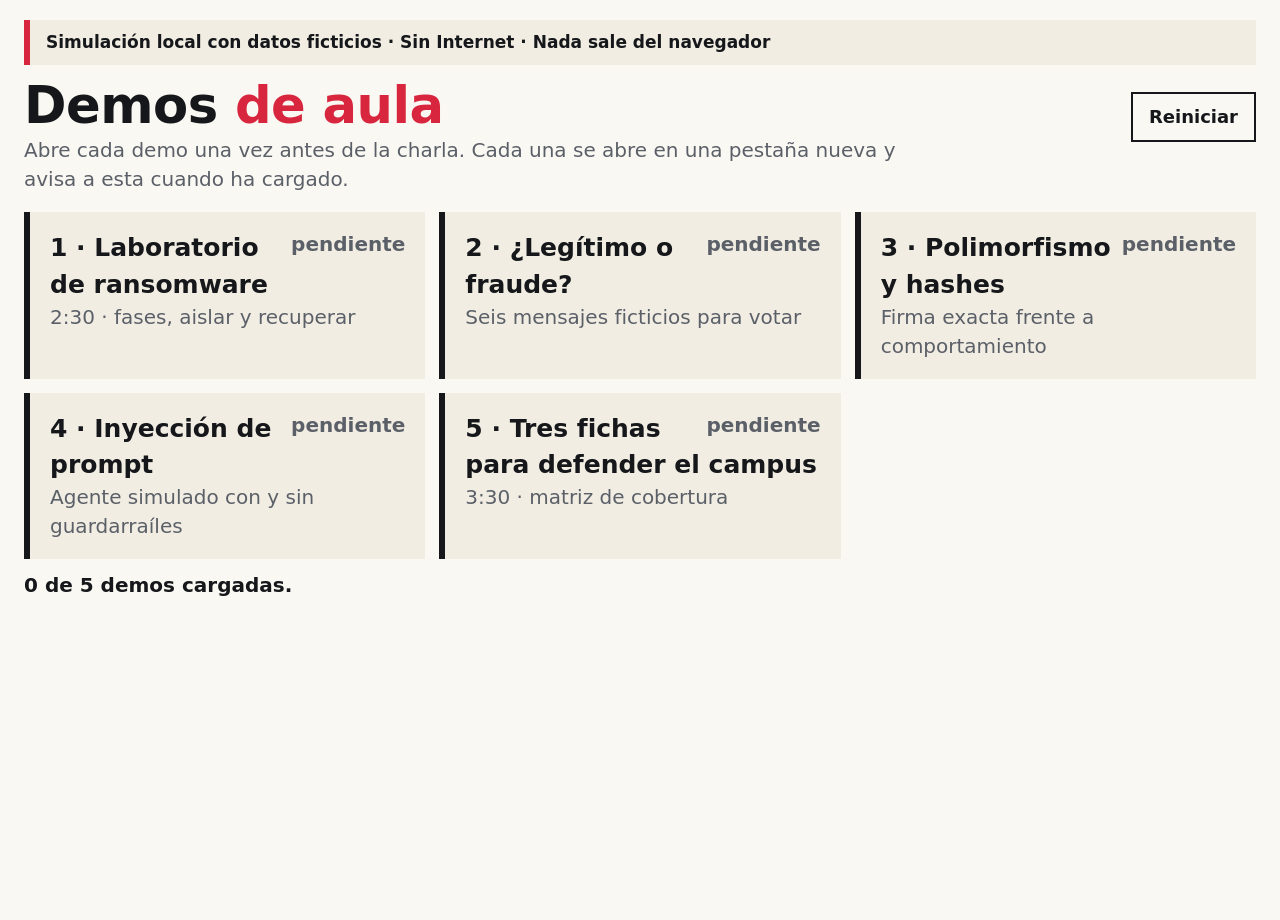
==== demos/index.html @ abf0261a "Publica el material de la charla: página para asistentes, demos y presentación" ====
<!doctype html>
<html lang="es">
<head>
<meta charset="utf-8">
<meta name="viewport" content="width=device-width, initial-scale=1">
<title>Demos · Ciberdelito 3.0</title>
<link rel="stylesheet" href="comun.css">
<style>
  .lista { display: grid; gap: 14px; grid-template-columns: repeat(auto-fit, minmax(340px, 1fr)); }
  .demo { display: block; padding: 18px 20px; background: var(--suave); color: inherit; text-decoration: none; border-left: 6px solid var(--tinta); }
  .demo:hover, .demo:focus-visible { border-left-color: var(--rojo); }
  .demo strong { display: block; font-size: 1.25rem; }
  .demo span { color: var(--tinta2); }
  .demo .luz { float: right; font-weight: 800; color: var(--tinta2); }
  .demo.vista .luz { color: #1F6F3F; }
</style>
</head>
<body data-demo="index">
<div class="contenedor">
  <div class="aviso">Simulación local con datos ficticios · Sin Internet · Nada sale del navegador</div>
  <header class="cabecera">
    <div><h1 class="titulo">Demos <em>de aula</em></h1><p class="sub">Abre cada demo una vez antes de la charla. Cada una se abre en una pestaña nueva y avisa a esta cuando ha cargado.</p></div>
    <button class="boton fantasma" id="reiniciar">Reiniciar</button>
  </header>
  <nav class="lista" aria-label="Demos">
    <a class="demo" target="_blank" href="ransomware.html" data-k="ransomware"><span class="luz">pendiente</span><strong>1 · Laboratorio de ransomware</strong><span>2:30 · fases, aislar y recuperar</span></a>
    <a class="demo" target="_blank" href="phishing.html" data-k="phishing"><span class="luz">pendiente</span><strong>2 · ¿Legítimo o fraude?</strong><span>Seis mensajes ficticios para votar</span></a>
    <a class="demo" target="_blank" href="polimorfismo.html" data-k="polimorfismo"><span class="luz">pendiente</span><strong>3 · Polimorfismo y hashes</strong><span>Firma exacta frente a comportamiento</span></a>
    <a class="demo" target="_blank" href="inyeccion.html" data-k="inyeccion"><span class="luz">pendiente</span><strong>4 · Inyección de prompt</strong><span>Agente simulado con y sin guardarraíles</span></a>
    <a class="demo" target="_blank" href="defensa.html" data-k="defensa"><span class="luz">pendiente</span><strong>5 · Tres fichas para defender el campus</strong><span>3:30 · matriz de cobertura</span></a>
  </nav>
  <p id="estado" aria-live="polite"></p>
</div>
<script>
"use strict";
// Cada demo se abre en una pestaña nueva y, al terminar de cargar, envía un mensaje
// a esta pestaña (window.opener.postMessage). La luz «cargada» solo se enciende con ese aviso.
const enlaces = [...document.querySelectorAll(".demo")];
const estado = document.querySelector("#estado");
function luz(k, texto, clase) { const a = enlaces.find((e) => e.dataset.k === k); if (!a) return; a.classList.toggle("vista", clase); a.querySelector(".luz").textContent = texto; actualizar(); }
enlaces.forEach((a) => a.addEventListener("click", () => { if (!a.classList.contains("vista")) luz(a.dataset.k, "abierta…", false); }));
window.addEventListener("message", (e) => { if (e.data && typeof e.data.demo === "string") luz(e.data.demo, "cargada", true); });
document.querySelector("#reiniciar").addEventListener("click", () => { enlaces.forEach((a) => luz(a.dataset.k, "pendiente", false)); });
function actualizar() { const n = enlaces.filter((a) => a.classList.contains("vista")).length; estado.textContent = n === enlaces.length ? "Las cinco demos han cargado." : `${n} de ${enlaces.length} demos cargadas.`; }
actualizar();
document.body.dataset.ready = "1";
</script>
</body>
</html>
---- demos/comun.css ----
:root {
  color-scheme: light;
  --papel: #FAF8F3; --tinta: #15171A; --tinta2: #5B6068; --regla: #D9D4C8; --rojo: #D7263D; --suave: #F1EDE3;
}
* { box-sizing: border-box; }
html { font-size: 20px; }
body { margin: 0; min-height: 100vh; background: var(--papel); color: var(--tinta); font-family: "Noto Sans", system-ui, sans-serif; line-height: 1.45; }
.contenedor { width: min(1240px, calc(100% - 48px)); margin: 0 auto; padding-bottom: 48px; }
.aviso { display: flex; gap: 12px; align-items: center; margin: 20px 0 8px; padding: 10px 16px; background: var(--suave); border-left: 6px solid var(--rojo); font-weight: 700; font-size: .85rem; }
.cabecera { display: flex; flex-wrap: wrap; align-items: baseline; justify-content: space-between; gap: 12px; margin: 14px 0 18px; }
.titulo { margin: 0; font-size: clamp(1.8rem, 4vw, 2.6rem); font-weight: 900; line-height: 1.05; letter-spacing: -.01em; }
.titulo em { font-style: normal; color: var(--rojo); }
.sub { margin: 4px 0 0; color: var(--tinta2); max-width: 44rem; }
.etiqueta { display: inline-block; font-size: .7rem; font-weight: 800; letter-spacing: .12em; text-transform: uppercase; color: var(--tinta2); }
.etiqueta.rojo { color: var(--rojo); }
.panel { background: var(--suave); padding: 20px 22px; }
.fila { display: grid; gap: 18px; grid-template-columns: repeat(auto-fit, minmax(320px, 1fr)); }
.acciones { display: flex; flex-wrap: wrap; gap: 10px; margin-top: 16px; }
.boton { font: inherit; font-weight: 800; font-size: .9rem; padding: 10px 16px; border: 2px solid var(--tinta); background: var(--tinta); color: var(--papel); cursor: pointer; }
.boton.rojo { background: var(--rojo); border-color: var(--rojo); }
.boton.fantasma { background: transparent; color: var(--tinta); }
.boton:disabled { opacity: .35; cursor: not-allowed; }
.boton:focus-visible, .opcion:focus-visible { outline: 3px solid var(--rojo); outline-offset: 3px; }
.grande { font-size: 2.4rem; font-weight: 900; line-height: 1; }
.mono { font-family: "Noto Sans Mono", ui-monospace, monospace; font-size: .85rem; white-space: pre-wrap; background: #fff; border: 1px solid var(--regla); padding: 14px; margin: 0; }
.oculto { display: none !important; }
.ok { color: #1F6F3F; font-weight: 800; }
.mal { color: var(--rojo); font-weight: 800; }
#estado { min-height: 1.6em; margin: 12px 0 0; font-weight: 700; }
hr { border: 0; border-top: 1px solid var(--regla); margin: 18px 0; }
.sr-only { position: absolute; width: 1px; height: 1px; margin: -1px; overflow: hidden; clip: rect(0 0 0 0); white-space: nowrap; border: 0; }
@media (prefers-reduced-motion: reduce) { * { animation: none !important; transition: none !important; } }
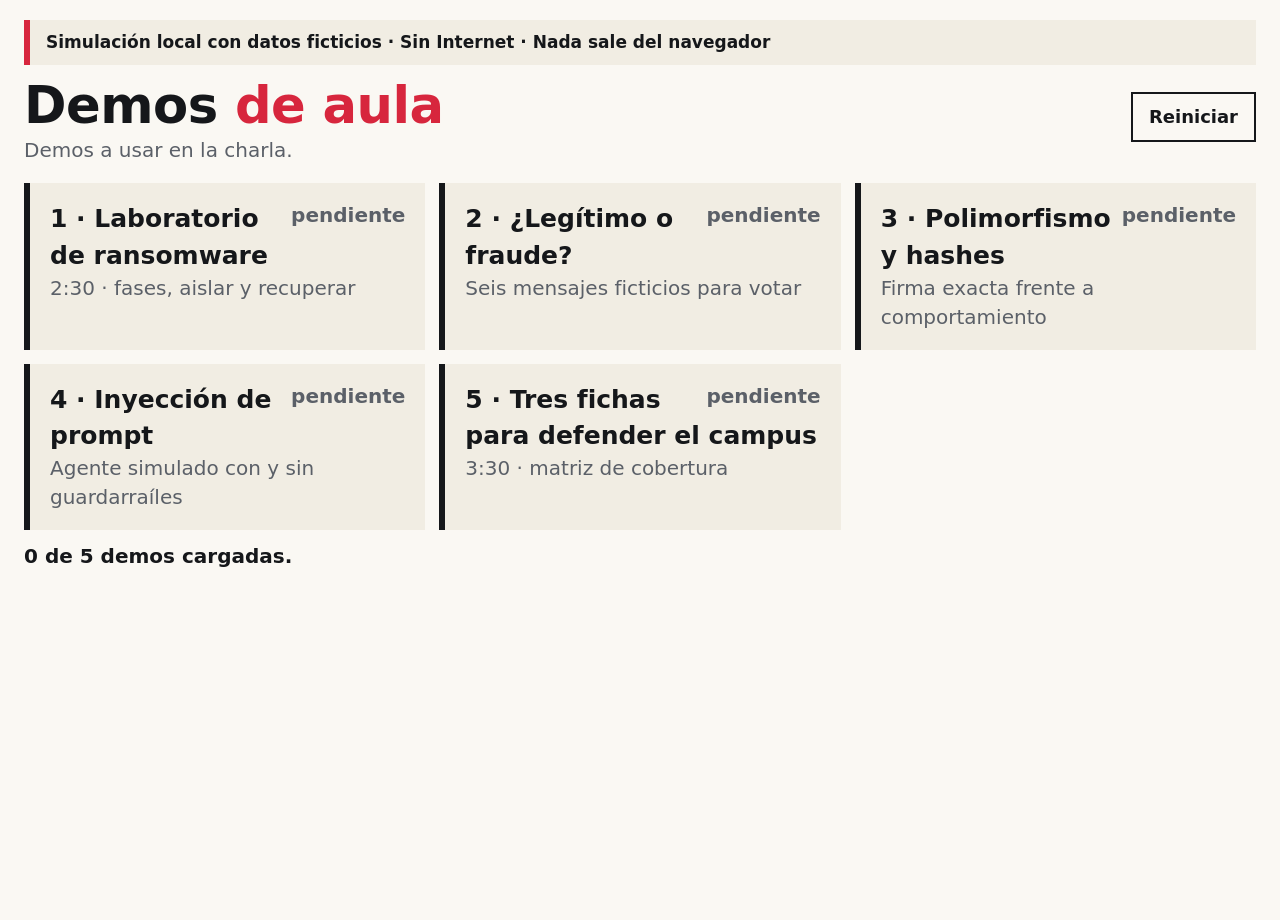
==== commit 1df7f2b8: "Simplifica el subtítulo del índice de demos" ====
--- a/demos/index.html
+++ b/demos/index.html
@@ -19,7 +19,7 @@
 <div class="contenedor">
   <div class="aviso">Simulación local con datos ficticios · Sin Internet · Nada sale del navegador</div>
   <header class="cabecera">
-    <div><h1 class="titulo">Demos <em>de aula</em></h1><p class="sub">Abre cada demo una vez antes de la charla. Cada una se abre en una pestaña nueva y avisa a esta cuando ha cargado.</p></div>
+    <div><h1 class="titulo">Demos <em>de aula</em></h1><p class="sub">Demos a usar en la charla.</p></div>
     <button class="boton fantasma" id="reiniciar">Reiniciar</button>
   </header>
   <nav class="lista" aria-label="Demos">
